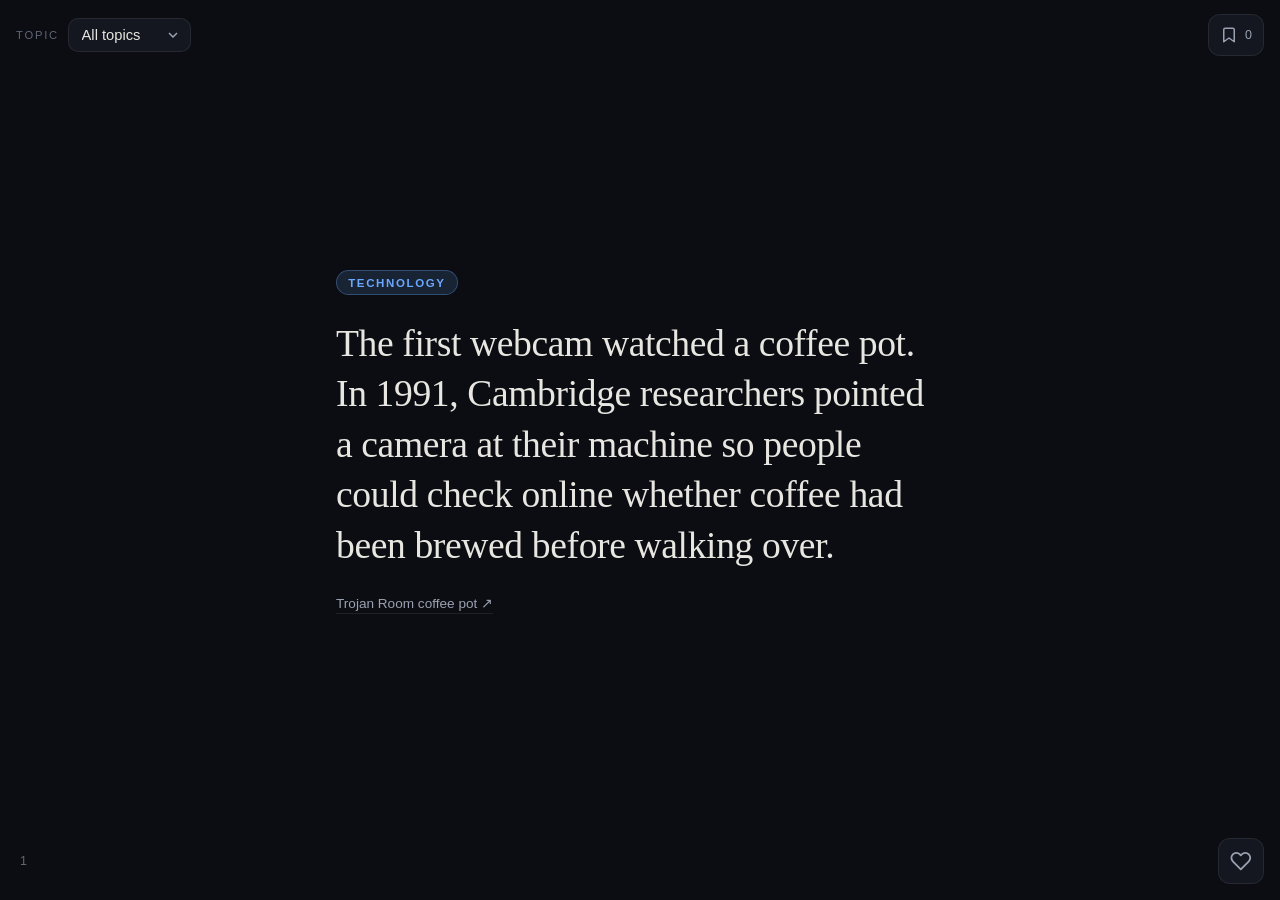
==== index.html @ a2c0752c "Initial commit: Knowledge Feed v1 Infinite, snap-scroll feed of bite-sized knowledge.  - Virtualized" ====
<!doctype html>
<html lang="en">
<head>
  <meta charset="utf-8">
  <meta name="viewport" content="width=device-width, initial-scale=1, viewport-fit=cover">
  <meta name="theme-color" content="#0b0d12">
  <meta name="description" content="An infinite feed of bite-sized knowledge. Scroll, learn something small, move on.">
  <title>Knowledge Feed</title>
  <link rel="stylesheet" href="styles.css">
  <link rel="icon" href="data:image/svg+xml,%3Csvg xmlns='http://www.w3.org/2000/svg' viewBox='0 0 100 100'%3E%3Crect width='100' height='100' rx='22' fill='%230b0d12'/%3E%3Ctext x='50' y='72' font-size='62' text-anchor='middle' fill='%23e8e6e1' font-family='Georgia,serif'%3Ek%3C/text%3E%3C/svg%3E">
</head>
<body>
  <main id="feed" class="feed" aria-label="Knowledge feed">
    <div id="spacer-top" class="spacer" aria-hidden="true"></div>
    <div id="spacer-bottom" class="spacer" aria-hidden="true"></div>

    <div id="empty" class="empty" hidden>
      <p class="empty__title">No saved facts yet</p>
      <p class="empty__sub">Tap the heart on any card to keep it here.</p>
    </div>
  </main>

  <header class="chrome chrome--top">
    <label class="filter">
      <span class="filter__label">Topic</span>
      <select id="category" aria-label="Filter by topic">
        <option value="all">All topics</option>
        <option value="science">Science</option>
        <option value="history">History</option>
        <option value="language">Language</option>
        <option value="math">Math</option>
        <option value="ideas">Ideas</option>
        <option value="technology">Technology</option>
        <option value="nature">Nature</option>
      </select>
    </label>

    <button id="saved-view" class="iconbtn" type="button" aria-label="View saved facts" title="Saved facts">
      <svg viewBox="0 0 24 24" width="18" height="18" fill="none" stroke="currentColor" stroke-width="2" stroke-linecap="round" stroke-linejoin="round" aria-hidden="true"><path d="M19 21l-7-5-7 5V5a2 2 0 0 1 2-2h10a2 2 0 0 1 2 2z"/></svg>
      <span id="saved-count" class="badge">0</span>
    </button>
  </header>

  <footer class="chrome chrome--bottom">
    <p id="counter" class="counter" aria-live="polite">1</p>
    <button id="save-card" class="iconbtn iconbtn--save" type="button" aria-label="Save this fact" aria-pressed="false" disabled>
      <svg viewBox="0 0 24 24" width="22" height="22" fill="none" stroke="currentColor" stroke-width="2" stroke-linecap="round" stroke-linejoin="round" aria-hidden="true"><path d="M20.84 4.61a5.5 5.5 0 0 0-7.78 0L12 5.67l-1.06-1.06a5.5 5.5 0 0 0-7.78 7.78l1.06 1.06L12 21.23l7.78-7.78 1.06-1.06a5.5 5.5 0 0 0 0-7.78z"/></svg>
    </button>
  </footer>

  <div id="hint" class="hint">↑ ↓ to browse &middot; s to save &middot; ? for help</div>

  <script src="facts.js"></script>
  <script src="app.js"></script>
</body>
</html>
---- styles.css ----
:root {
  --bg: #0b0d12;
  --bg-elev: #14171f;
  --text: #e8e6e1;
  --text-dim: #9aa1b1;
  --text-faint: #5f6675;
  --line: rgba(255, 255, 255, 0.08);
  --accent: #d7c9a3;

  --c-science: #5ec8e0;
  --c-history: #e0a35e;
  --c-language: #e07a8a;
  --c-math: #b58aff;
  --c-ideas: #6fd6a6;
  --c-technology: #6aa8ff;
  --c-nature: #8fd06a;
  --c-random: #9aa3b2;

  --serif: "Iowan Old Style", "Palatino Linotype", "Charter", Georgia, "Times New Roman", serif;
  --sans: -apple-system, BlinkMacSystemFont, "Segoe UI", Roboto, Helvetica, Arial, sans-serif;

  --safe-t: env(safe-area-inset-top, 0px);
  --safe-b: env(safe-area-inset-bottom, 0px);
}

* { box-sizing: border-box; }
[hidden] { display: none !important; }

html, body {
  margin: 0;
  padding: 0;
  height: 100%;
  background: var(--bg);
  color: var(--text);
  font-family: var(--sans);
  -webkit-font-smoothing: antialiased;
  text-rendering: optimizeLegibility;
  overscroll-behavior: none;
}

body { overflow: hidden; }

/* ---------- Feed / virtual scroller ---------- */

.feed {
  height: 100dvh;
  width: 100%;
  overflow-y: scroll;
  overflow-x: hidden;
  scroll-snap-type: y mandatory;
  scroll-behavior: smooth;
  -webkit-overflow-scrolling: touch;
  scrollbar-width: none;
  position: relative;
}
.feed::-webkit-scrollbar { display: none; }

.spacer { width: 100%; }

.card {
  height: 100dvh;
  width: 100%;
  scroll-snap-align: start;
  scroll-snap-stop: always;
  display: flex;
  align-items: center;
  justify-content: center;
  padding: calc(72px + var(--safe-t)) 24px calc(88px + var(--safe-b));
}

.card__inner {
  width: 100%;
  max-width: 38rem;
  display: flex;
  flex-direction: column;
  align-items: flex-start;
  gap: 1.5rem;
  opacity: 0.42;
  transform: translateY(8px);
  transition: opacity 420ms ease, transform 420ms ease;
}
.card.is-active .card__inner {
  opacity: 1;
  transform: none;
}

.card__pill {
  font-family: var(--sans);
  font-size: 0.72rem;
  font-weight: 600;
  letter-spacing: 0.14em;
  text-transform: uppercase;
  color: var(--pill-c, var(--text-dim));
  padding: 0.34rem 0.7rem;
  border-radius: 999px;
  background: color-mix(in srgb, var(--pill-c, var(--text-dim)) 14%, transparent);
  border: 1px solid color-mix(in srgb, var(--pill-c, var(--text-dim)) 32%, transparent);
}
.card__pill[data-category="science"]    { --pill-c: var(--c-science); }
.card__pill[data-category="history"]    { --pill-c: var(--c-history); }
.card__pill[data-category="language"]   { --pill-c: var(--c-language); }
.card__pill[data-category="math"]       { --pill-c: var(--c-math); }
.card__pill[data-category="ideas"]      { --pill-c: var(--c-ideas); }
.card__pill[data-category="technology"] { --pill-c: var(--c-technology); }
.card__pill[data-category="nature"]     { --pill-c: var(--c-nature); }
.card__pill[data-category="random"]     { --pill-c: var(--c-random); }

.card__text {
  font-family: var(--serif);
  font-weight: 400;
  font-size: clamp(1.4rem, 4.4vw, 2.35rem);
  line-height: 1.34;
  letter-spacing: -0.01em;
  margin: 0;
  color: var(--text);
}

.card__source {
  font-family: var(--sans);
  font-size: 0.85rem;
  color: var(--text-dim);
  text-decoration: none;
  border-bottom: 1px solid var(--line);
  padding-bottom: 2px;
  transition: color 160ms ease, border-color 160ms ease;
}
.card__source:hover { color: var(--accent); border-color: var(--accent); }

.card--end .card__inner { align-items: center; text-align: center; }
.card--end .card__text { font-size: clamp(1.1rem, 3.4vw, 1.5rem); color: var(--text-dim); font-style: italic; }

/* ---------- Chrome (overlay controls) ---------- */

.chrome {
  position: fixed;
  left: 0;
  right: 0;
  display: flex;
  align-items: center;
  z-index: 20;
  pointer-events: none;
  padding: 0 max(16px, var(--safe-t));
}
.chrome--top {
  top: 0;
  justify-content: space-between;
  padding-top: calc(14px + var(--safe-t));
}
.chrome--bottom {
  bottom: 0;
  justify-content: space-between;
  padding-bottom: calc(16px + var(--safe-b));
}

.filter { display: flex; align-items: center; gap: 0.55rem; pointer-events: auto; }
.filter__label {
  font-size: 0.7rem;
  letter-spacing: 0.16em;
  text-transform: uppercase;
  color: var(--text-faint);
}
.filter select {
  appearance: none;
  -webkit-appearance: none;
  font-family: var(--sans);
  font-size: 0.92rem;
  font-weight: 500;
  color: var(--text);
  background: var(--bg-elev);
  border: 1px solid var(--line);
  padding: 0.5rem 2.1rem 0.5rem 0.8rem;
  border-radius: 10px;
  cursor: pointer;
  background-image: url("data:image/svg+xml,%3Csvg xmlns='http://www.w3.org/2000/svg' width='10' height='6' viewBox='0 0 10 6'%3E%3Cpath fill='none' stroke='%239aa1b1' stroke-width='1.5' d='M1 1l4 4 4-4'/%3E%3C/svg%3E");
  background-repeat: no-repeat;
  background-position: right 0.75rem center;
  transition: border-color 160ms ease;
}
.filter select:hover { border-color: var(--text-faint); }
.filter select:focus-visible { outline: 2px solid var(--accent); outline-offset: 2px; }

.iconbtn {
  pointer-events: auto;
  position: relative;
  display: inline-flex;
  align-items: center;
  justify-content: center;
  gap: 0.4rem;
  min-width: 42px;
  height: 42px;
  padding: 0 0.7rem;
  color: var(--text-dim);
  background: var(--bg-elev);
  border: 1px solid var(--line);
  border-radius: 12px;
  cursor: pointer;
  font-family: var(--sans);
  font-size: 0.85rem;
  transition: color 160ms ease, border-color 160ms ease, background 160ms ease, transform 120ms ease;
}
.iconbtn:hover { color: var(--text); border-color: var(--text-faint); }
.iconbtn:active { transform: scale(0.95); }
.iconbtn:focus-visible { outline: 2px solid var(--accent); outline-offset: 2px; }
.iconbtn:disabled { opacity: 0.35; cursor: default; }

.iconbtn--save { width: 46px; height: 46px; }
.iconbtn--save svg { transition: transform 180ms ease, fill 160ms ease; }
.iconbtn--save.is-saved { color: var(--c-language); border-color: color-mix(in srgb, var(--c-language) 45%, transparent); }
.iconbtn--save.is-saved svg { fill: currentColor; transform: scale(1.08); }

.badge {
  font-variant-numeric: tabular-nums;
  font-size: 0.78rem;
  color: var(--text-dim);
}

#saved-view.is-active { color: var(--accent); border-color: color-mix(in srgb, var(--accent) 45%, transparent); }

.counter {
  margin: 0;
  padding-left: 4px;
  font-size: 0.78rem;
  letter-spacing: 0.08em;
  color: var(--text-faint);
  font-variant-numeric: tabular-nums;
}

/* ---------- Empty state ---------- */

.empty {
  position: fixed;
  inset: 0;
  z-index: 15;
  display: flex;
  flex-direction: column;
  align-items: center;
  justify-content: center;
  gap: 0.5rem;
  text-align: center;
  padding: 2rem;
  pointer-events: none;
}
.empty__title { font-family: var(--serif); font-size: 1.6rem; margin: 0; color: var(--text); }
.empty__sub { font-size: 0.95rem; color: var(--text-dim); margin: 0; }

/* ---------- Hint ---------- */

.hint {
  position: fixed;
  left: 50%;
  bottom: calc(64px + var(--safe-b));
  transform: translateX(-50%);
  z-index: 10;
  font-size: 0.78rem;
  color: var(--text-faint);
  background: var(--bg-elev);
  border: 1px solid var(--line);
  padding: 0.4rem 0.8rem;
  border-radius: 999px;
  pointer-events: none;
  animation: hint-fade 8s ease forwards;
}
@keyframes hint-fade {
  0% { opacity: 0; }
  6% { opacity: 1; }
  82% { opacity: 1; }
  100% { opacity: 0; visibility: hidden; }
}

/* ---------- Responsive ---------- */

@media (max-width: 540px) {
  .filter__label { display: none; }
  .card { padding-left: 22px; padding-right: 22px; }
  .card__text { font-size: clamp(1.3rem, 6.2vw, 2rem); }
  .hint { font-size: 0.72rem; }
}

@media (prefers-reduced-motion: reduce) {
  .feed { scroll-behavior: auto; }
  .card__inner { transition: opacity 80ms ease; }
  .hint { animation: none; opacity: 0; }
}
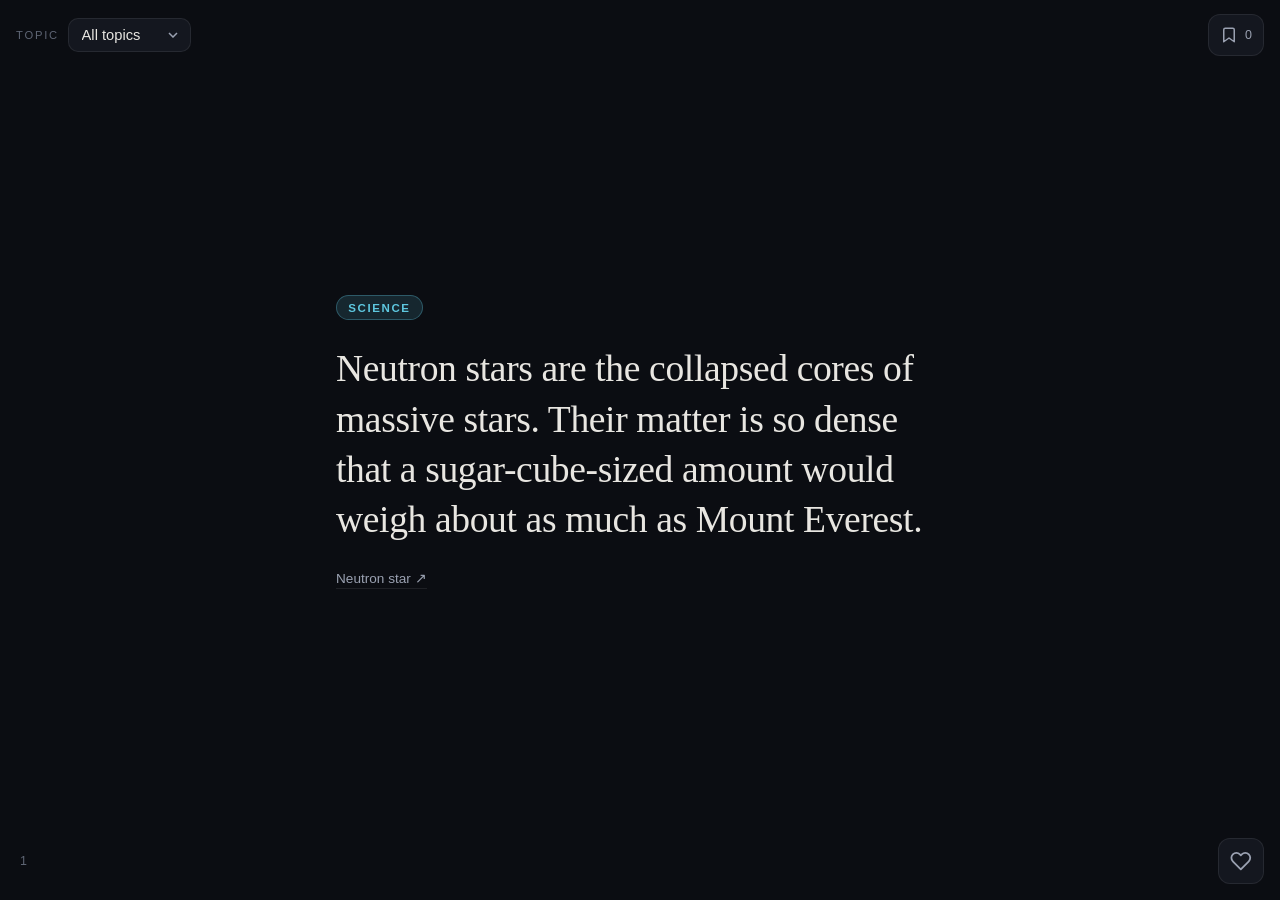
==== commit 9c940ca1: "Add PWA support: installable + offline - manifest.webmanifest (standalone, theme/icons) - sw.js serv" ====
--- a/index.html
+++ b/index.html
@@ -3,10 +3,17 @@
 <head>
   <meta charset="utf-8">
   <meta name="viewport" content="width=device-width, initial-scale=1, viewport-fit=cover">
-  <meta name="theme-color" content="#0b0d12">
+  <meta name="theme-color" content="#0b0d12" media="(prefers-color-scheme: dark)">
+  <meta name="theme-color" content="#0b0d12" media="(prefers-color-scheme: light)">
   <meta name="description" content="An infinite feed of bite-sized knowledge. Scroll, learn something small, move on.">
   <title>Knowledge Feed</title>
   <link rel="stylesheet" href="styles.css">
+  <link rel="manifest" href="manifest.webmanifest">
+  <link rel="apple-touch-icon" href="icon-192.png">
+  <meta name="apple-mobile-web-app-capable" content="yes">
+  <meta name="mobile-web-app-capable" content="yes">
+  <meta name="apple-mobile-web-app-status-bar-style" content="black-translucent">
+  <meta name="apple-mobile-web-app-title" content="Knowledge">
   <link rel="icon" href="data:image/svg+xml,%3Csvg xmlns='http://www.w3.org/2000/svg' viewBox='0 0 100 100'%3E%3Crect width='100' height='100' rx='22' fill='%230b0d12'/%3E%3Ctext x='50' y='72' font-size='62' text-anchor='middle' fill='%23e8e6e1' font-family='Georgia,serif'%3Ek%3C/text%3E%3C/svg%3E">
 </head>
 <body>
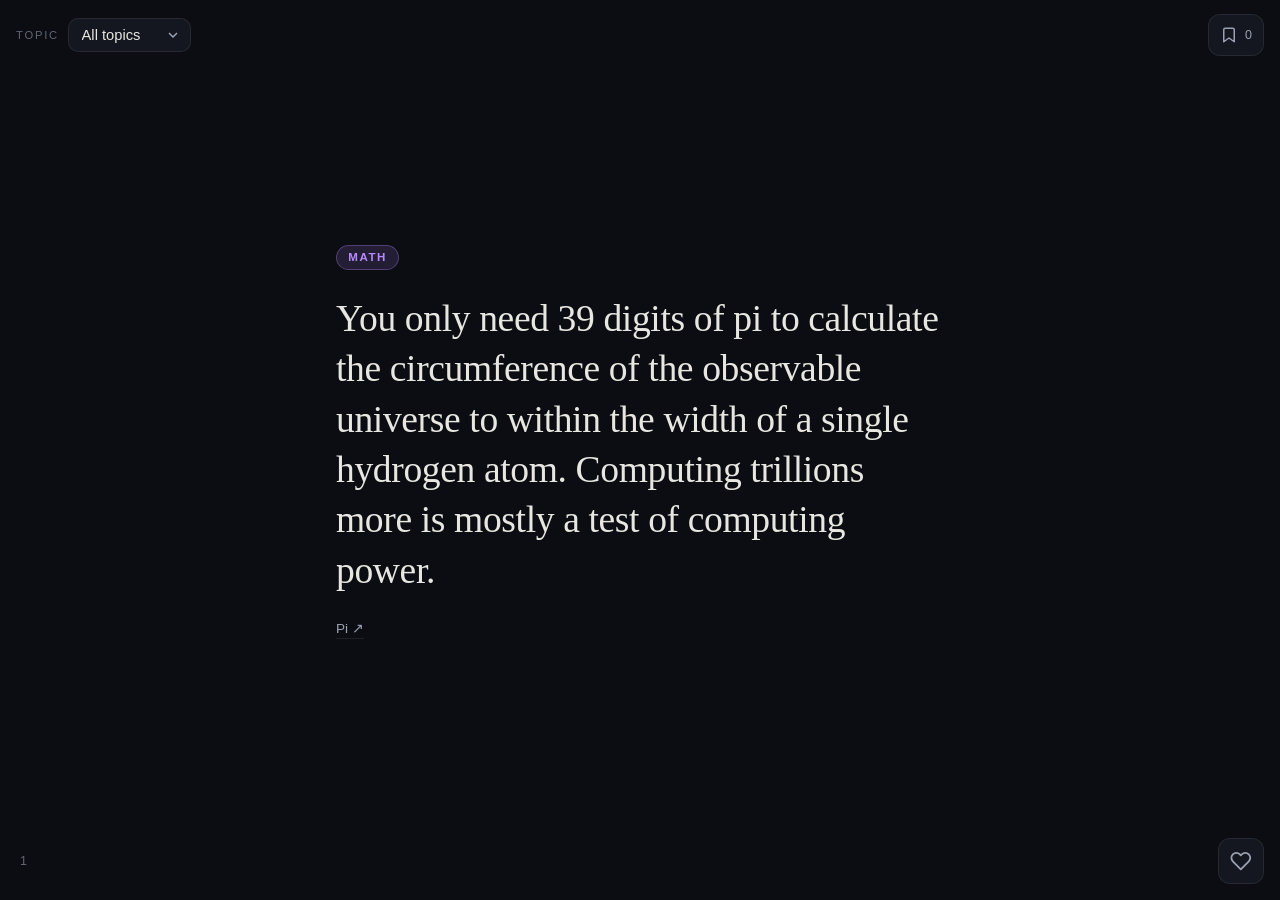
==== commit 03aac50f: "Add explicit Install button via beforeinstallprompt Chrome's omnibox install affordance is easy to m" ====
--- a/index.html
+++ b/index.html
@@ -42,6 +42,11 @@
       </select>
     </label>
 
+    <button id="install-btn" class="iconbtn iconbtn--install" type="button" aria-label="Install app" hidden>
+      <svg viewBox="0 0 24 24" width="18" height="18" fill="none" stroke="currentColor" stroke-width="2" stroke-linecap="round" stroke-linejoin="round" aria-hidden="true"><path d="M21 15v4a2 2 0 0 1-2 2H5a2 2 0 0 1-2-2v-4"/><polyline points="7 10 12 15 17 10"/><line x1="12" y1="15" x2="12" y2="3"/></svg>
+      <span>Install</span>
+    </button>
+
     <button id="saved-view" class="iconbtn" type="button" aria-label="View saved facts" title="Saved facts">
       <svg viewBox="0 0 24 24" width="18" height="18" fill="none" stroke="currentColor" stroke-width="2" stroke-linecap="round" stroke-linejoin="round" aria-hidden="true"><path d="M19 21l-7-5-7 5V5a2 2 0 0 1 2-2h10a2 2 0 0 1 2 2z"/></svg>
       <span id="saved-count" class="badge">0</span>
--- a/styles.css
+++ b/styles.css
@@ -215,6 +215,8 @@
 }
 
 #saved-view.is-active { color: var(--accent); border-color: color-mix(in srgb, var(--accent) 45%, transparent); }
+
+.iconbtn--install span { font-weight: 600; color: var(--text); }
 
 .counter {
   margin: 0;
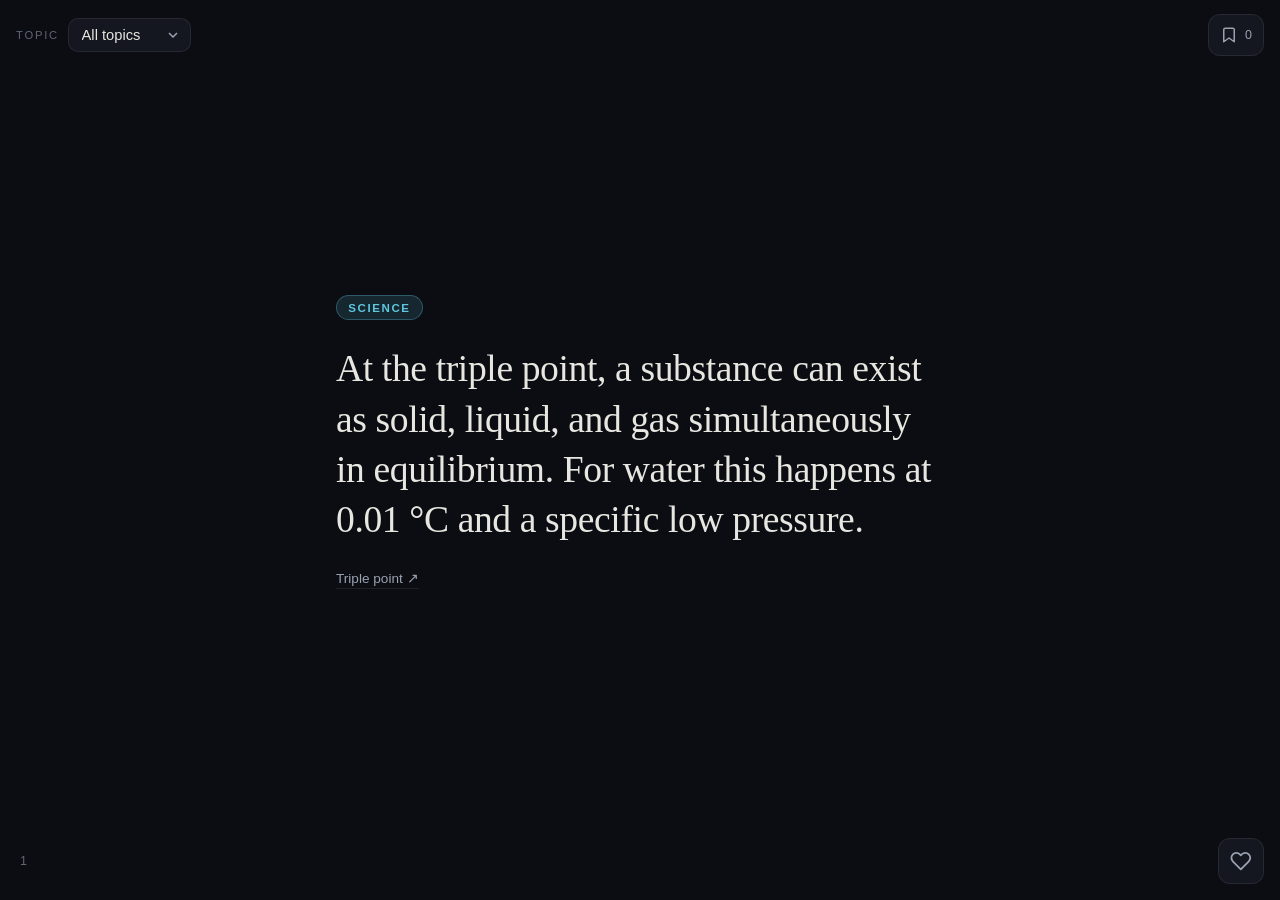
==== commit 6d5eaccd: "Fix scroll flicker + drift: replace virtualization with static cards The recycled-node virtualizer c" ====
--- a/index.html
+++ b/index.html
@@ -18,9 +18,6 @@
 </head>
 <body>
   <main id="feed" class="feed" aria-label="Knowledge feed">
-    <div id="spacer-top" class="spacer" aria-hidden="true"></div>
-    <div id="spacer-bottom" class="spacer" aria-hidden="true"></div>
-
     <div id="empty" class="empty" hidden>
       <p class="empty__title">No saved facts yet</p>
       <p class="empty__sub">Tap the heart on any card to keep it here.</p>
--- a/styles.css
+++ b/styles.css
@@ -48,7 +48,6 @@
   overflow-y: scroll;
   overflow-x: hidden;
   scroll-snap-type: y mandatory;
-  scroll-behavior: smooth;
   -webkit-overflow-scrolling: touch;
   scrollbar-width: none;
   position: relative;
@@ -75,13 +74,11 @@
   flex-direction: column;
   align-items: flex-start;
   gap: 1.5rem;
-  opacity: 0.42;
-  transform: translateY(8px);
-  transition: opacity 420ms ease, transform 420ms ease;
+  opacity: 0.5;
+  transition: opacity 260ms ease;
 }
 .card.is-active .card__inner {
   opacity: 1;
-  transform: none;
 }
 
 .card__pill {
@@ -218,6 +215,28 @@
 
 .iconbtn--install span { font-weight: 600; color: var(--text); }
 
+.toast {
+  position: fixed;
+  left: 50%;
+  bottom: calc(86px + var(--safe-b));
+  transform: translateX(-50%);
+  z-index: 30;
+  max-width: min(90vw, 26rem);
+  background: var(--bg-elev);
+  border: 1px solid var(--line);
+  color: var(--text);
+  font-size: 0.85rem;
+  line-height: 1.4;
+  padding: 0.7rem 1rem;
+  border-radius: 12px;
+  text-align: center;
+  box-shadow: 0 10px 34px rgba(0, 0, 0, 0.45);
+  opacity: 1;
+  transition: opacity 300ms ease, transform 300ms ease;
+}
+.toast strong { color: var(--accent); }
+.toast--hide { opacity: 0; transform: translateX(-50%) translateY(6px); }
+
 .counter {
   margin: 0;
   padding-left: 4px;
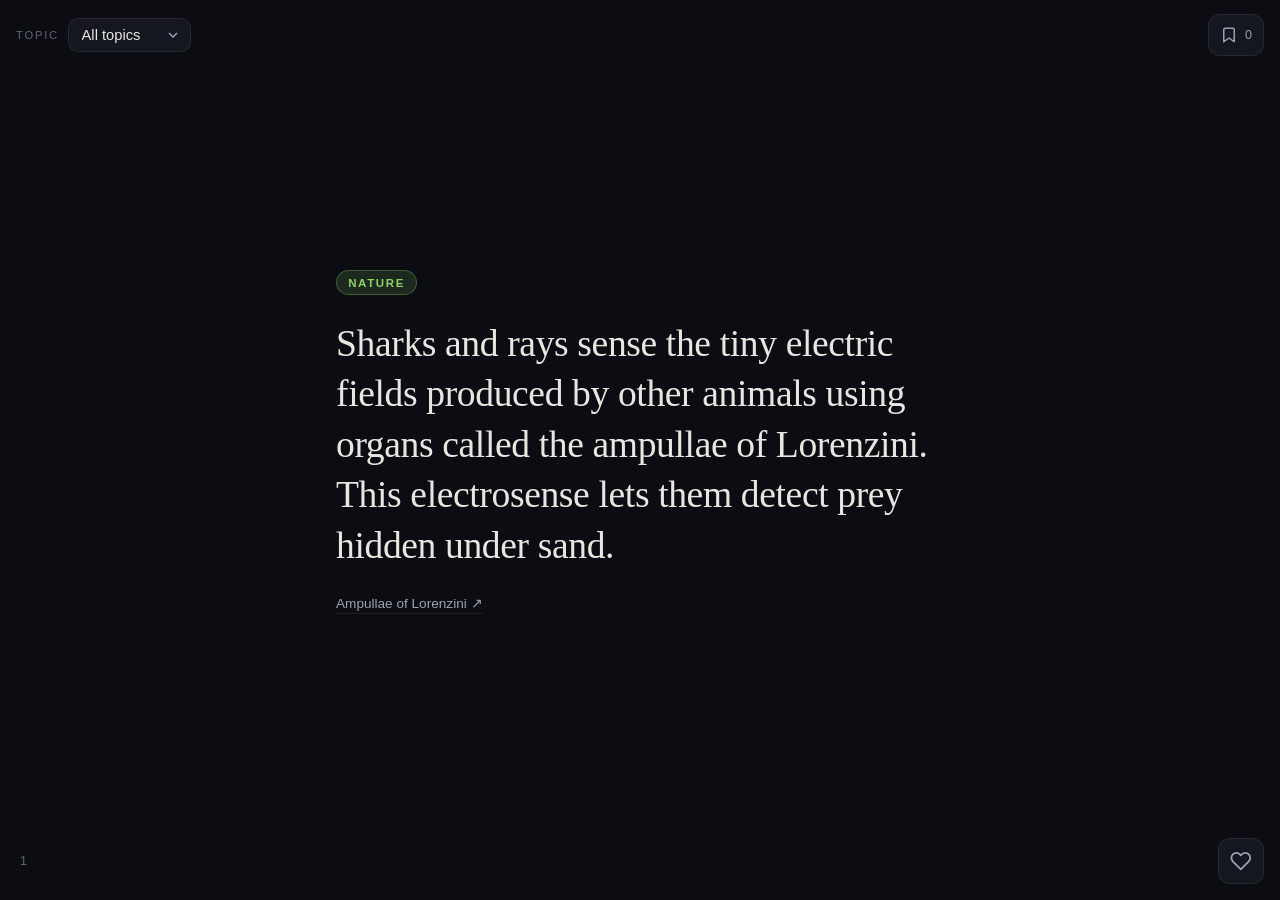
==== commit 9ef77d5a: "Fix source cards; remove PWA install button + hint Card normalization fixes (verified against live d" ====
--- a/index.html
+++ b/index.html
@@ -39,11 +39,6 @@
       </select>
     </label>
 
-    <button id="install-btn" class="iconbtn iconbtn--install" type="button" aria-label="Install app" hidden>
-      <svg viewBox="0 0 24 24" width="18" height="18" fill="none" stroke="currentColor" stroke-width="2" stroke-linecap="round" stroke-linejoin="round" aria-hidden="true"><path d="M21 15v4a2 2 0 0 1-2 2H5a2 2 0 0 1-2-2v-4"/><polyline points="7 10 12 15 17 10"/><line x1="12" y1="15" x2="12" y2="3"/></svg>
-      <span>Install</span>
-    </button>
-
     <button id="saved-view" class="iconbtn" type="button" aria-label="View saved facts" title="Saved facts">
       <svg viewBox="0 0 24 24" width="18" height="18" fill="none" stroke="currentColor" stroke-width="2" stroke-linecap="round" stroke-linejoin="round" aria-hidden="true"><path d="M19 21l-7-5-7 5V5a2 2 0 0 1 2-2h10a2 2 0 0 1 2 2z"/></svg>
       <span id="saved-count" class="badge">0</span>
@@ -57,8 +52,6 @@
     </button>
   </footer>
 
-  <div id="hint" class="hint">↑ ↓ to browse &middot; s to save &middot; ? for help</div>
-
   <script src="facts.js"></script>
   <script src="app.js"></script>
 </body>
--- a/styles.css
+++ b/styles.css
@@ -101,6 +101,10 @@
 .card__pill[data-category="technology"] { --pill-c: var(--c-technology); }
 .card__pill[data-category="nature"]     { --pill-c: var(--c-nature); }
 .card__pill[data-category="random"]     { --pill-c: var(--c-random); }
+.card__pill[data-category="tech"]       { --pill-c: #6cb6ff; }
+.card__pill[data-category="trivia"]     { --pill-c: #f5a623; }
+.card__pill[data-category="quote"]      { --pill-c: #c490e4; }
+.card__pill[data-category="number"]     { --pill-c: #4ec9b0; }
 
 .card__text {
   font-family: var(--serif);
@@ -110,6 +114,14 @@
   letter-spacing: -0.01em;
   margin: 0;
   color: var(--text);
+}
+
+.card__answer {
+  font-family: var(--sans);
+  font-size: clamp(0.95rem, 2.6vw, 1.15rem);
+  color: var(--text-dim);
+  margin: 0;
+  opacity: 0.85;
 }
 
 .card__source {
@@ -213,30 +225,6 @@
 
 #saved-view.is-active { color: var(--accent); border-color: color-mix(in srgb, var(--accent) 45%, transparent); }
 
-.iconbtn--install span { font-weight: 600; color: var(--text); }
-
-.toast {
-  position: fixed;
-  left: 50%;
-  bottom: calc(86px + var(--safe-b));
-  transform: translateX(-50%);
-  z-index: 30;
-  max-width: min(90vw, 26rem);
-  background: var(--bg-elev);
-  border: 1px solid var(--line);
-  color: var(--text);
-  font-size: 0.85rem;
-  line-height: 1.4;
-  padding: 0.7rem 1rem;
-  border-radius: 12px;
-  text-align: center;
-  box-shadow: 0 10px 34px rgba(0, 0, 0, 0.45);
-  opacity: 1;
-  transition: opacity 300ms ease, transform 300ms ease;
-}
-.toast strong { color: var(--accent); }
-.toast--hide { opacity: 0; transform: translateX(-50%) translateY(6px); }
-
 .counter {
   margin: 0;
   padding-left: 4px;
@@ -266,39 +254,15 @@
 
 /* ---------- Hint ---------- */
 
-.hint {
-  position: fixed;
-  left: 50%;
-  bottom: calc(64px + var(--safe-b));
-  transform: translateX(-50%);
-  z-index: 10;
-  font-size: 0.78rem;
-  color: var(--text-faint);
-  background: var(--bg-elev);
-  border: 1px solid var(--line);
-  padding: 0.4rem 0.8rem;
-  border-radius: 999px;
-  pointer-events: none;
-  animation: hint-fade 8s ease forwards;
-}
-@keyframes hint-fade {
-  0% { opacity: 0; }
-  6% { opacity: 1; }
-  82% { opacity: 1; }
-  100% { opacity: 0; visibility: hidden; }
-}
-
 /* ---------- Responsive ---------- */
 
 @media (max-width: 540px) {
   .filter__label { display: none; }
   .card { padding-left: 22px; padding-right: 22px; }
   .card__text { font-size: clamp(1.3rem, 6.2vw, 2rem); }
-  .hint { font-size: 0.72rem; }
 }
 
 @media (prefers-reduced-motion: reduce) {
   .feed { scroll-behavior: auto; }
   .card__inner { transition: opacity 80ms ease; }
-  .hint { animation: none; opacity: 0; }
-}
+}
